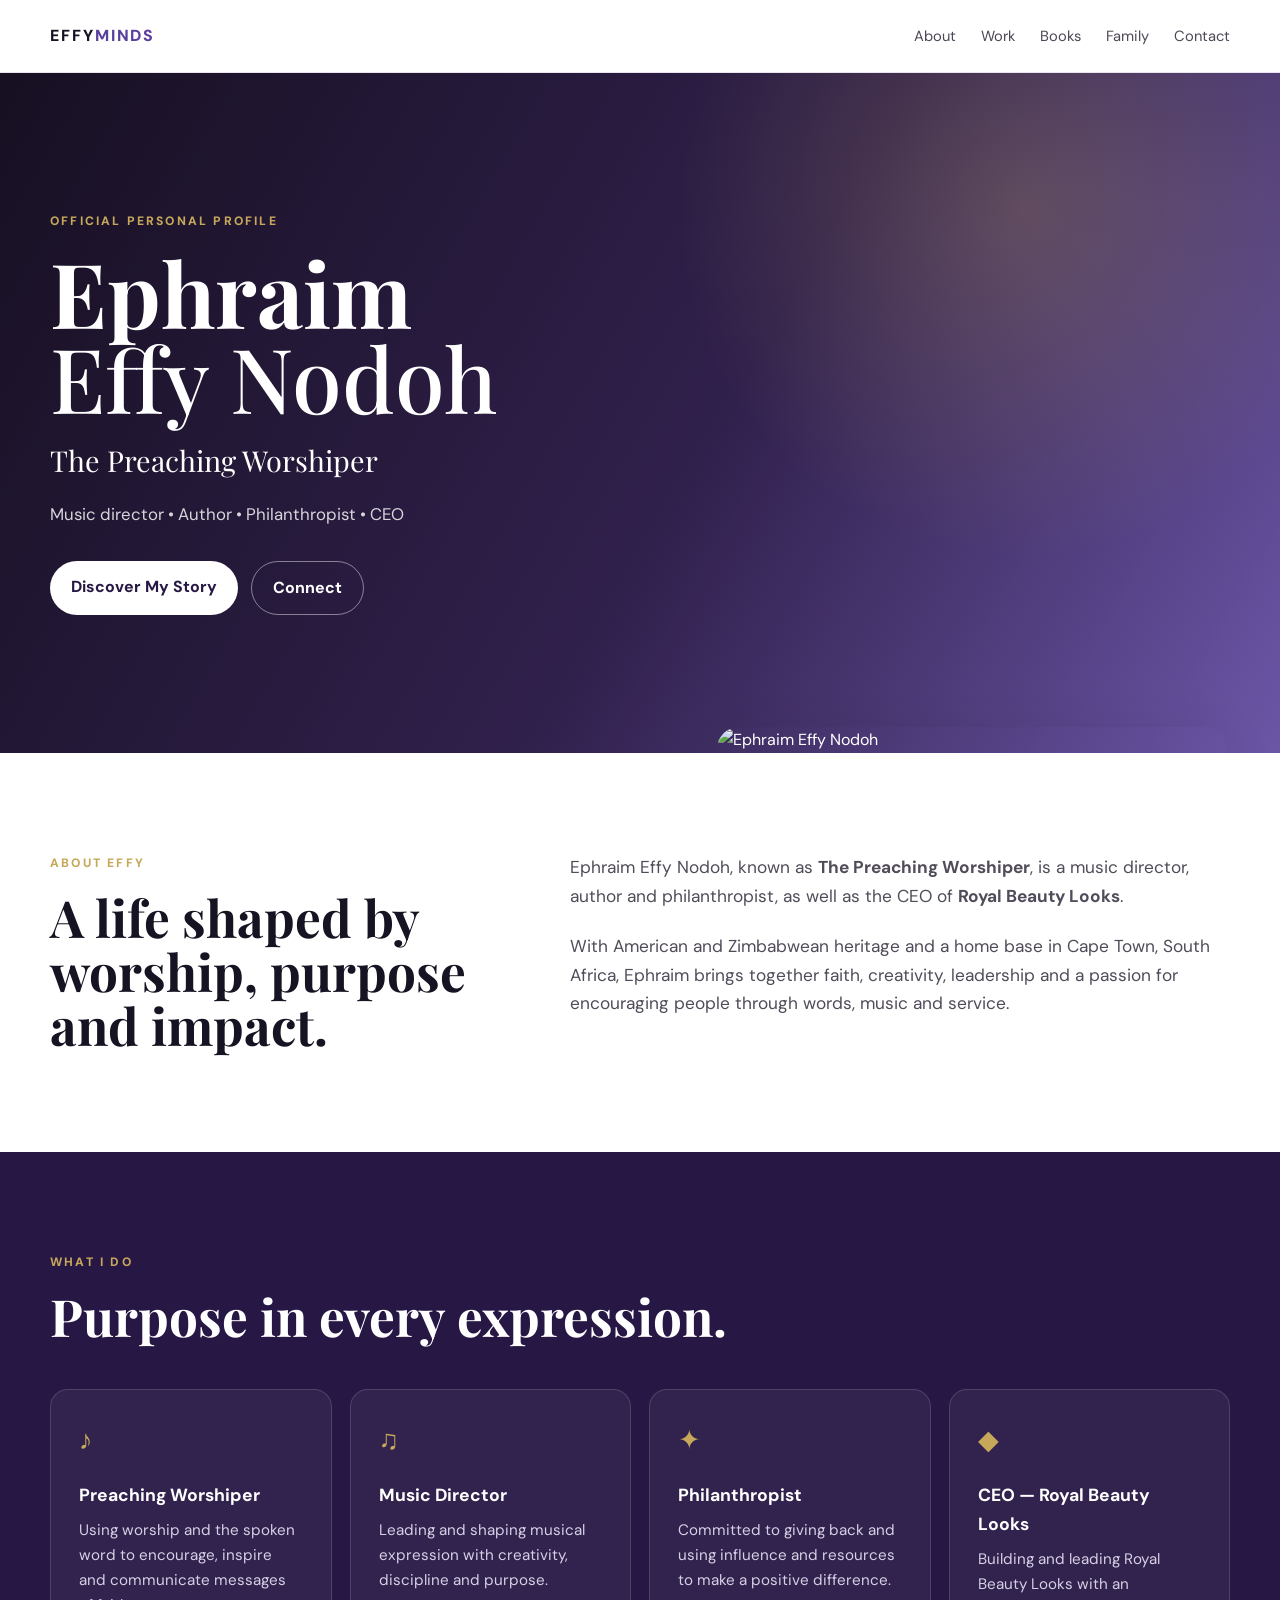
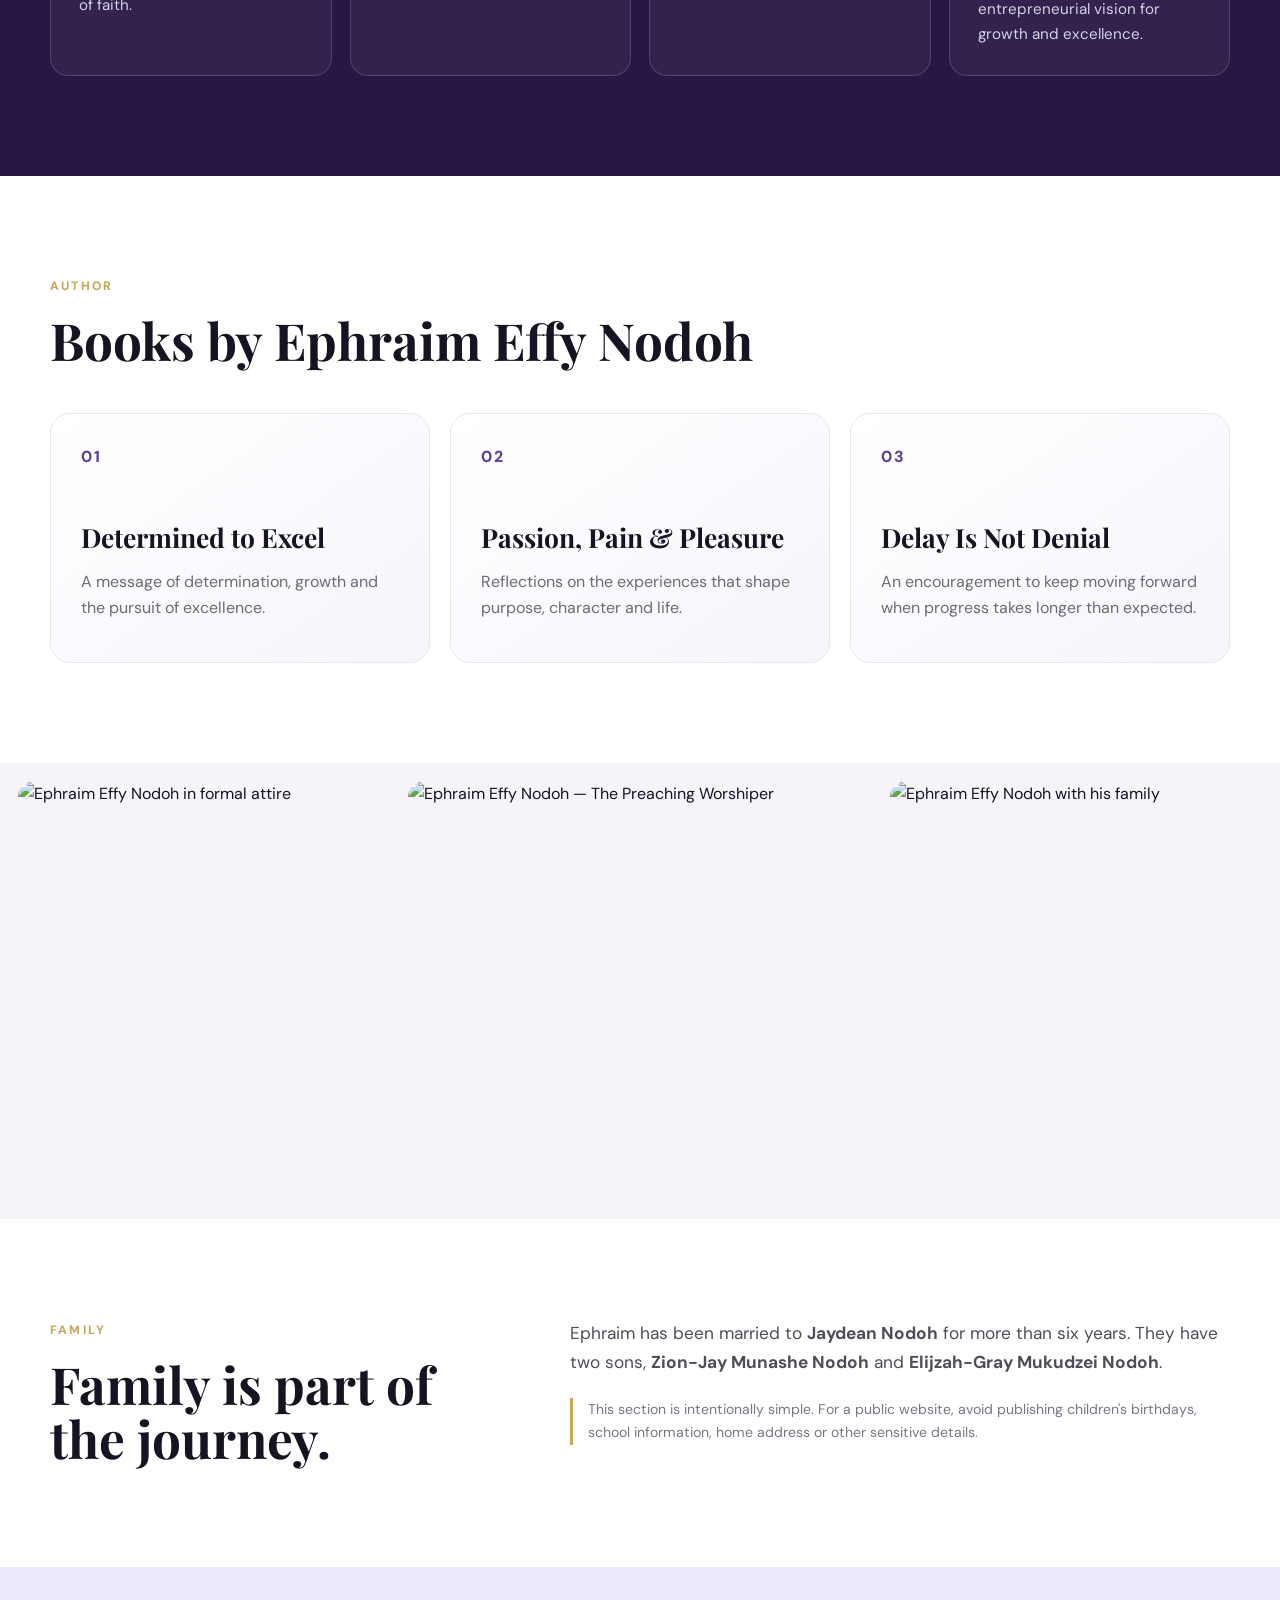
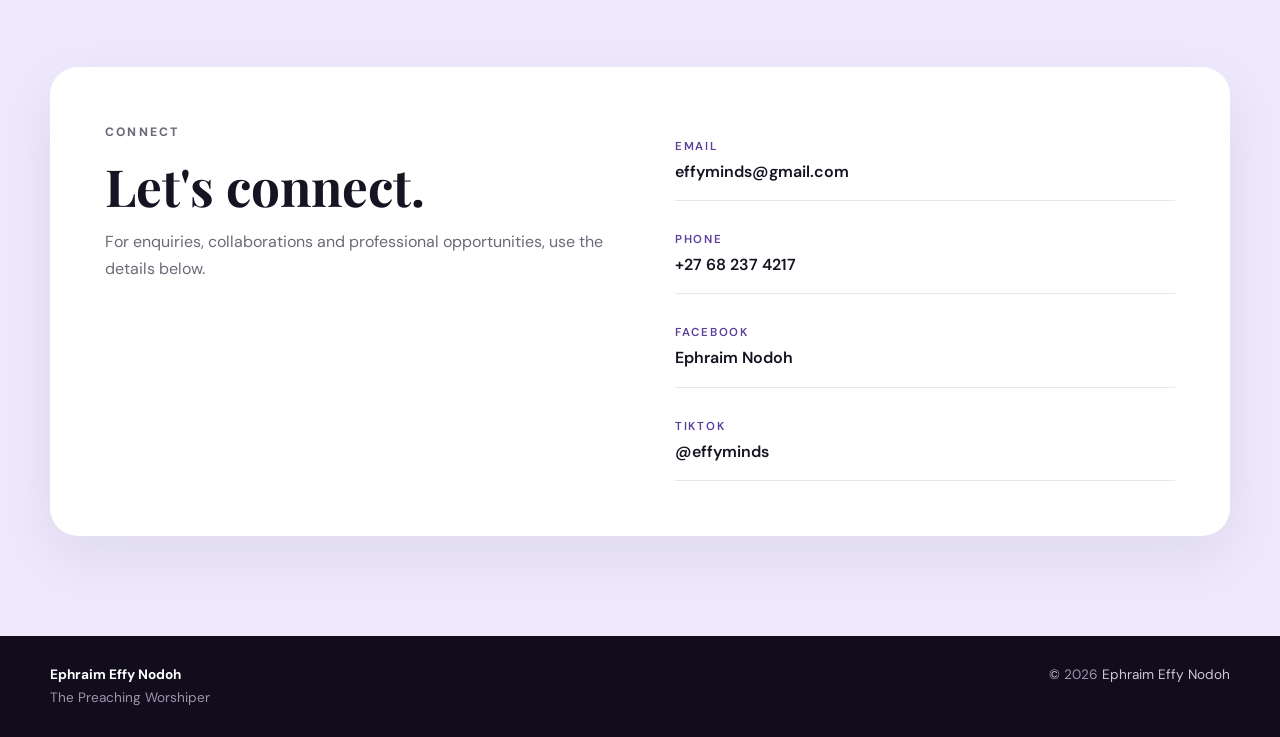
==== index.html @ e044e163 "Add files via upload" ====
<!doctype html>
<html lang="en">
<head>
  <meta charset="utf-8">
  <meta name="viewport" content="width=device-width, initial-scale=1">
  <title>Ephraim Effy Nodoh | The Preaching Worshiper</title>
  <meta name="description" content="Official personal profile of Ephraim Effy Nodoh — The Preaching Worshiper, music director, author, philanthropist and CEO of Royal Beauty Looks.">
  <meta name="keywords" content="Ephraim Effy Nodoh, EffyMinds, The Preaching Worshiper, Royal Beauty Looks, author, music director">
  <meta name="author" content="Ephraim Effy Nodoh">
  <meta property="og:title" content="Ephraim Effy Nodoh | The Preaching Worshiper">
  <meta property="og:description" content="Official personal profile of Ephraim Effy Nodoh.">
  <meta property="og:type" content="profile">
  <meta property="og:image" content="images/ephraim-feature.jpg">
  <meta name="twitter:card" content="summary_large_image">
  <meta name="twitter:title" content="Ephraim Effy Nodoh | The Preaching Worshiper">
  <meta name="twitter:description" content="The Preaching Worshiper • Music Director • Author • Philanthropist • CEO">
  <meta name="twitter:image" content="images/ephraim-feature.jpg">

  <script type="application/ld+json">
  {
    "@context": "https://schema.org",
    "@type": "Person",
    "name": "Ephraim Effy Nodoh",
    "alternateName": "EffyMinds",
    "jobTitle": ["The Preaching Worshiper", "Music Director", "Author", "Philanthropist", "CEO"],
    "description": "Ephraim Effy Nodoh is known as The Preaching Worshiper and works as a music director, author, philanthropist and CEO of Royal Beauty Looks.",
    "email": "mailto:effyminds@gmail.com",
    "telephone": "+27682374217",
    "url": "https://example.com/",
    "sameAs": [
      "https://www.facebook.com/ephraim.nodo",
      "https://www.tiktok.com/@effyminds"
    ],
    "worksFor": {
      "@type": "Organization",
      "name": "Royal Beauty Looks"
    },
    "address": {
      "@type": "PostalAddress",
      "addressLocality": "Cape Town",
      "addressCountry": "ZA"
    }
  }
  </script>

  <link rel="stylesheet" href="styles.css">
</head>
<body>
<header class="site-header">
  <nav class="nav container" aria-label="Main navigation">
    <a class="brand" href="#home">EFFY<span>MINDS</span></a>
    <div class="nav-links">
      <a href="#about">About</a>
      <a href="#work">Work</a>
      <a href="#books">Books</a>
      <a href="#family">Family</a>
      <a href="#contact">Contact</a>
    </div>
  </nav>
</header>

<main id="home">
  <section class="hero">
    <div class="hero-overlay"></div>
    <div class="container hero-grid">
      <div class="hero-copy">
        <p class="eyebrow">OFFICIAL PERSONAL PROFILE</p>
        <h1>Ephraim<br><span>Effy Nodoh</span></h1>
        <p class="tagline">The Preaching Worshiper</p>
        <p class="intro">
          Music director • Author • Philanthropist • CEO
        </p>
        <div class="hero-actions">
          <a class="button primary" href="#about">Discover My Story</a>
          <a class="button ghost" href="#contact">Connect</a>
        </div>
      </div>
      <div class="hero-photo">
        <img src="images/ephraim-feature.jpg" alt="Ephraim Effy Nodoh" loading="eager">
      </div>
    </div>
  </section>

  <section id="about" class="section">
    <div class="container two-col">
      <div>
        <p class="eyebrow">ABOUT EFFY</p>
        <h2>A life shaped by worship, purpose and impact.</h2>
      </div>
      <div class="prose">
        <p>
          Ephraim Effy Nodoh, known as <strong>The Preaching Worshiper</strong>,
          is a music director, author and philanthropist, as well as the CEO of
          <strong>Royal Beauty Looks</strong>.
        </p>
        <p>
          With American and Zimbabwean heritage and a home base in Cape Town,
          South Africa, Ephraim brings together faith, creativity, leadership
          and a passion for encouraging people through words, music and service.
        </p>
      </div>
    </div>
  </section>

  <section id="work" class="section section-dark">
    <div class="container">
      <p class="eyebrow">WHAT I DO</p>
      <h2>Purpose in every expression.</h2>
      <div class="cards">
        <article class="card">
          <div class="icon">♪</div>
          <h3>Preaching Worshiper</h3>
          <p>Using worship and the spoken word to encourage, inspire and communicate messages of faith.</p>
        </article>
        <article class="card">
          <div class="icon">♫</div>
          <h3>Music Director</h3>
          <p>Leading and shaping musical expression with creativity, discipline and purpose.</p>
        </article>
        <article class="card">
          <div class="icon">✦</div>
          <h3>Philanthropist</h3>
          <p>Committed to giving back and using influence and resources to make a positive difference.</p>
        </article>
        <article class="card">
          <div class="icon">◆</div>
          <h3>CEO — Royal Beauty Looks</h3>
          <p>Building and leading Royal Beauty Looks with an entrepreneurial vision for growth and excellence.</p>
        </article>
      </div>
    </div>
  </section>

  <section id="books" class="section">
    <div class="container">
      <p class="eyebrow">AUTHOR</p>
      <h2>Books by Ephraim Effy Nodoh</h2>
      <div class="books">
        <article class="book">
          <span class="book-number">01</span>
          <h3>Determined to Excel</h3>
          <p>A message of determination, growth and the pursuit of excellence.</p>
        </article>
        <article class="book">
          <span class="book-number">02</span>
          <h3>Passion, Pain &amp; Pleasure</h3>
          <p>Reflections on the experiences that shape purpose, character and life.</p>
        </article>
        <article class="book">
          <span class="book-number">03</span>
          <h3>Delay Is Not Denial</h3>
          <p>An encouragement to keep moving forward when progress takes longer than expected.</p>
        </article>
      </div>
    </div>
  </section>

  <section class="gallery-section">
    <div class="gallery">
      <img src="images/ephraim-formal.jpg" alt="Ephraim Effy Nodoh in formal attire" loading="lazy">
      <img src="images/ephraim-feature.jpg" alt="Ephraim Effy Nodoh — The Preaching Worshiper" loading="lazy">
      <img src="images/ephraim-family.jpg" alt="Ephraim Effy Nodoh with his family" loading="lazy">
    </div>
  </section>

  <section id="family" class="section">
    <div class="container two-col family-layout">
      <div>
        <p class="eyebrow">FAMILY</p>
        <h2>Family is part of the journey.</h2>
      </div>
      <div class="prose">
        <p>
          Ephraim has been married to <strong>Jaydean Nodoh</strong> for more than six years.
          They have two sons, <strong>Zion-Jay Munashe Nodoh</strong> and
          <strong>Elijzah-Gray Mukudzei Nodoh</strong>.
        </p>
        <p class="privacy-note">
          This section is intentionally simple. For a public website, avoid publishing
          children's birthdays, school information, home address or other sensitive details.
        </p>
      </div>
    </div>
  </section>

  <section id="contact" class="section contact-section">
    <div class="container contact-card">
      <div>
        <p class="eyebrow">CONNECT</p>
        <h2>Let's connect.</h2>
        <p>For enquiries, collaborations and professional opportunities, use the details below.</p>
      </div>
      <div class="contact-details">
        <a href="mailto:effyminds@gmail.com"><span>Email</span>effyminds@gmail.com</a>
        <a href="tel:+27682374217"><span>Phone</span>+27 68 237 4217</a>
        <a href="https://www.facebook.com/ephraim.nodo" target="_blank" rel="noopener noreferrer"><span>Facebook</span>Ephraim Nodoh</a>
        <a href="https://www.tiktok.com/@effyminds" target="_blank" rel="noopener noreferrer"><span>TikTok</span>@effyminds</a>
      </div>
    </div>
  </section>
</main>

<footer class="footer">
  <div class="container footer-inner">
    <div><strong>Ephraim Effy Nodoh</strong><br><span>The Preaching Worshiper</span></div>
    <div>© <span id="year"></span> Ephraim Effy Nodoh</div>
  </div>
</footer>

<script>
  document.getElementById("year").textContent = new Date().getFullYear();
</script>
</body>
</html>
---- styles.css ----
@import url('https://fonts.googleapis.com/css2?family=DM+Sans:wght@400;500;600;700&family=Playfair+Display:wght@500;600;700&display=swap');

:root{
  --ink:#161322;
  --muted:#6e6977;
  --purple:#5a3f9c;
  --purple-dark:#261744;
  --lavender:#eee9fb;
  --gold:#c7a85a;
  --white:#fff;
  --line:#e9e5ef;
  --max:1180px;
}
*{box-sizing:border-box}
html{scroll-behavior:smooth}
body{margin:0;font-family:"DM Sans",Arial,sans-serif;color:var(--ink);background:#fff;line-height:1.65}
a{color:inherit}
.container{width:min(var(--max),calc(100% - 40px));margin:auto}
.site-header{position:sticky;top:0;z-index:20;background:rgba(255,255,255,.94);backdrop-filter:blur(12px);border-bottom:1px solid var(--line)}
.nav{height:72px;display:flex;align-items:center;justify-content:space-between}
.brand{font-weight:800;letter-spacing:.12em;text-decoration:none}
.brand span{color:var(--purple)}
.nav-links{display:flex;gap:25px}
.nav-links a{text-decoration:none;font-size:.92rem;color:#4d4757}
.nav-links a:hover{color:var(--purple)}
.hero{position:relative;overflow:hidden;background:linear-gradient(120deg,#171022 0%,#30204c 55%,#6b56a7 100%);color:#fff}
.hero-overlay{position:absolute;inset:0;background:radial-gradient(circle at 80% 20%,rgba(199,168,90,.25),transparent 30%)}
.hero-grid{position:relative;min-height:680px;display:grid;grid-template-columns:1fr .85fr;align-items:center;gap:55px}
.hero-copy{padding:80px 0}
.eyebrow{font-size:.76rem;font-weight:800;letter-spacing:.18em;color:var(--gold);margin:0 0 18px}
.hero h1{font-family:"Playfair Display",serif;font-size:clamp(3.2rem,7vw,6.2rem);line-height:.95;margin:0 0 18px}
.hero h1 span{font-weight:500}
.tagline{font-family:"Playfair Display",serif;font-size:1.8rem;margin:0 0 8px}
.intro{opacity:.82;font-size:1.05rem}
.hero-actions{display:flex;gap:13px;margin-top:32px;flex-wrap:wrap}
.button{display:inline-block;padding:13px 21px;border-radius:999px;text-decoration:none;font-weight:700}
.primary{background:#fff;color:var(--purple-dark)}
.ghost{border:1px solid rgba(255,255,255,.45);color:#fff}
.hero-photo{align-self:stretch;display:flex;align-items:flex-end;justify-content:center}
.hero-photo img{width:min(510px,100%);max-height:650px;object-fit:cover;object-position:center top;filter:saturate(.9);border-radius:22px 22px 0 0;box-shadow:0 30px 70px rgba(0,0,0,.28)}
.section{padding:100px 0}
.two-col{display:grid;grid-template-columns:.8fr 1.2fr;gap:80px;align-items:start}
h2{font-family:"Playfair Display",serif;font-size:clamp(2.2rem,4vw,3.8rem);line-height:1.05;margin:0}
.prose{font-size:1.08rem;color:#514c59}
.prose p{margin-top:0;margin-bottom:22px}
.section-dark{background:var(--purple-dark);color:#fff}
.section-dark h2{margin-bottom:45px}
.cards{display:grid;grid-template-columns:repeat(4,1fr);gap:18px}
.card{padding:28px;border:1px solid rgba(255,255,255,.14);background:rgba(255,255,255,.055);border-radius:18px}
.card .icon{font-size:1.7rem;color:var(--gold)}
.card h3{font-size:1.1rem;margin:18px 0 8px}
.card p{color:#d7d0e5;margin:0;font-size:.95rem}
.books{display:grid;grid-template-columns:repeat(3,1fr);gap:20px;margin-top:45px}
.book{min-height:250px;padding:30px;border:1px solid var(--line);border-radius:20px;background:linear-gradient(145deg,#fff,#f7f4fc)}
.book-number{font-weight:800;color:var(--purple);letter-spacing:.15em}
.book h3{font-family:"Playfair Display",serif;font-size:1.65rem;margin:45px 0 10px}
.book p{color:var(--muted);margin:0}
.gallery-section{background:#f6f3f9;padding:18px}
.gallery{display:grid;grid-template-columns:1fr 1.25fr 1fr;gap:18px;max-width:1400px;margin:auto}
.gallery img{width:100%;height:420px;object-fit:cover;border-radius:16px}
.gallery img:nth-child(2){object-position:center top}
.family-layout{align-items:center}
.privacy-note{font-size:.88rem;color:#7b7483;border-left:3px solid var(--gold);padding-left:15px}
.contact-section{background:var(--lavender)}
.contact-card{display:grid;grid-template-columns:1fr 1fr;gap:70px;background:#fff;border-radius:28px;padding:55px;box-shadow:0 20px 60px rgba(41,24,75,.08)}
.contact-card p{color:var(--muted)}
.contact-details{display:grid;gap:14px}
.contact-details a{padding:15px 0;border-bottom:1px solid var(--line);text-decoration:none;font-weight:600}
.contact-details span{display:block;font-size:.72rem;text-transform:uppercase;letter-spacing:.15em;color:var(--purple);margin-bottom:3px}
.footer{background:#120d1c;color:#cfc7da;padding:28px 0}
.footer-inner{display:flex;justify-content:space-between;gap:20px;font-size:.85rem}
.footer strong{color:#fff}
.footer span{color:#9e94ad}
@media(max-width:900px){
  .nav-links{display:none}
  .hero-grid,.two-col,.contact-card{grid-template-columns:1fr}
  .hero-grid{min-height:auto}
  .hero-copy{padding:85px 0 35px}
  .hero-photo{padding-top:10px}
  .hero-photo img{max-height:520px}
  .cards{grid-template-columns:1fr 1fr}
  .books{grid-template-columns:1fr}
  .gallery{grid-template-columns:1fr}
  .gallery img{height:360px}
}
@media(max-width:560px){
  .container{width:min(var(--max),calc(100% - 28px))}
  .section{padding:70px 0}
  .cards{grid-template-columns:1fr}
  .contact-card{padding:30px}
  .footer-inner{flex-direction:column}
}
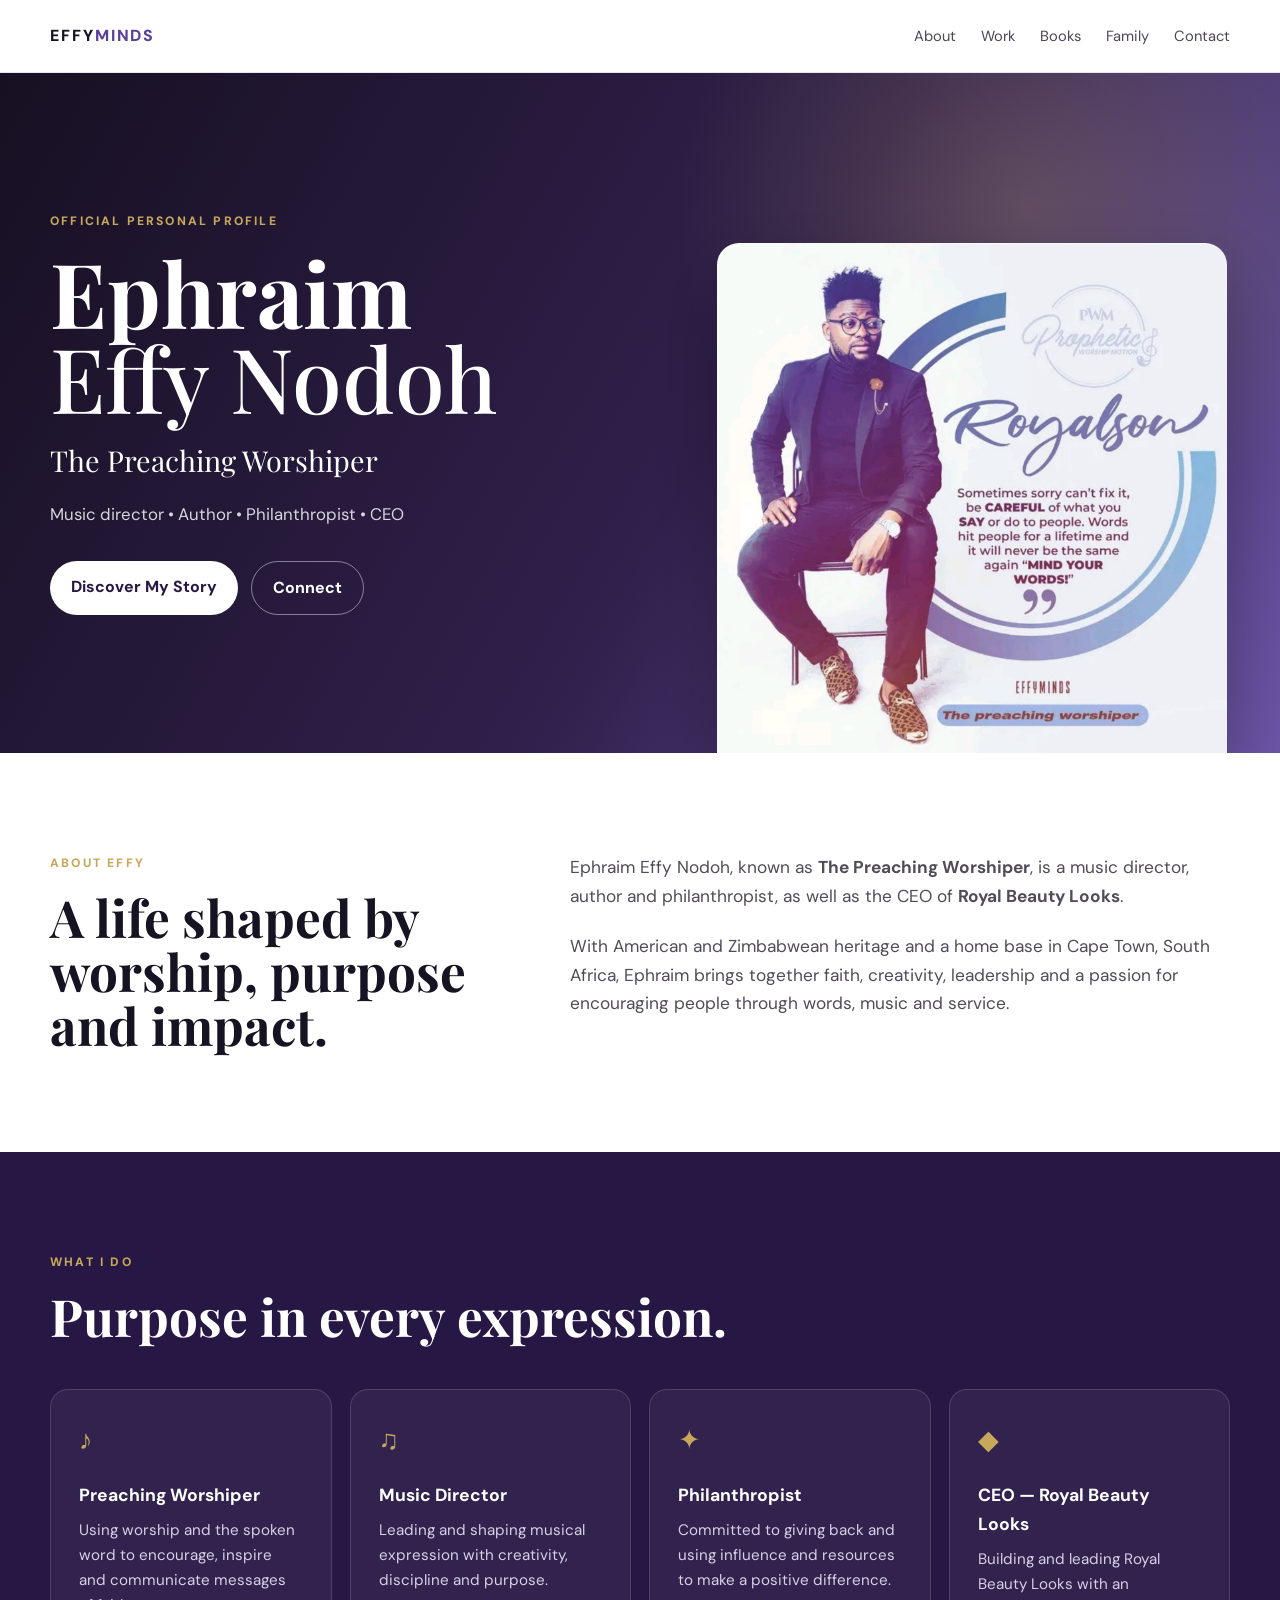
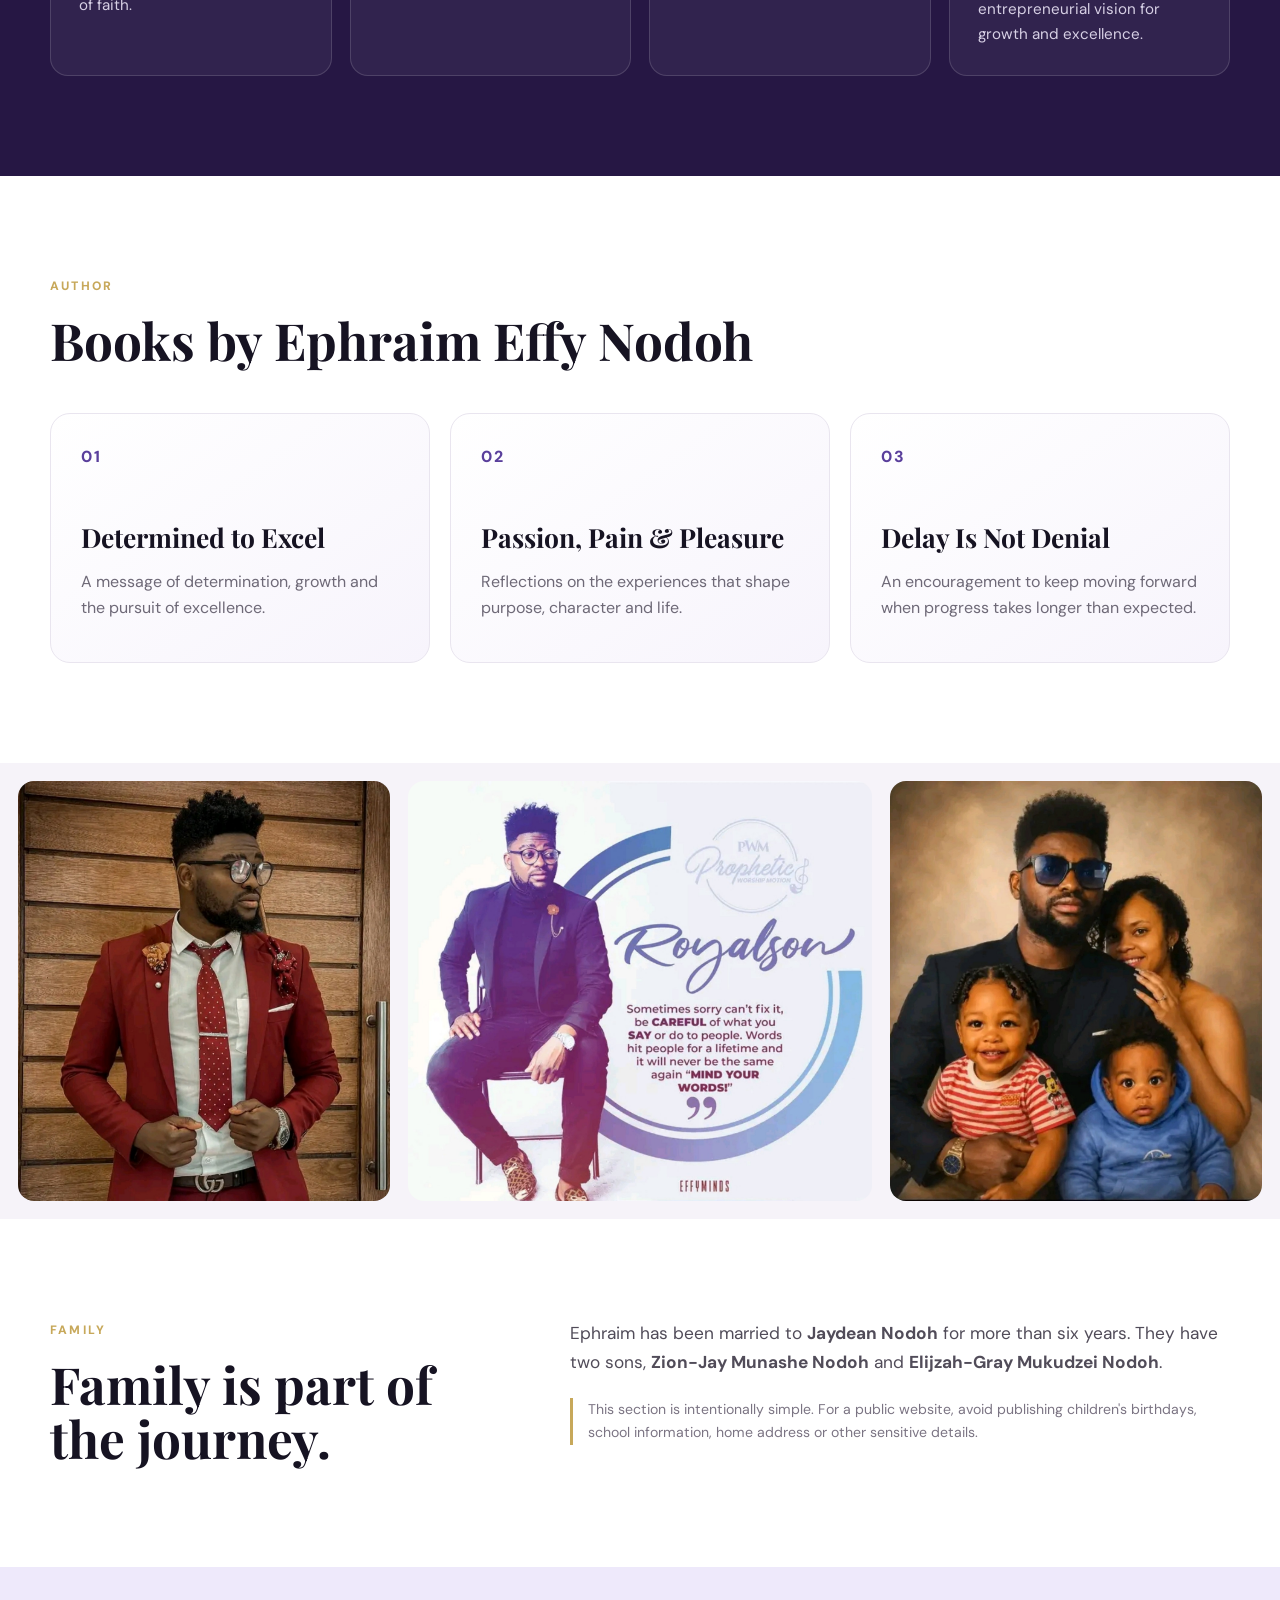
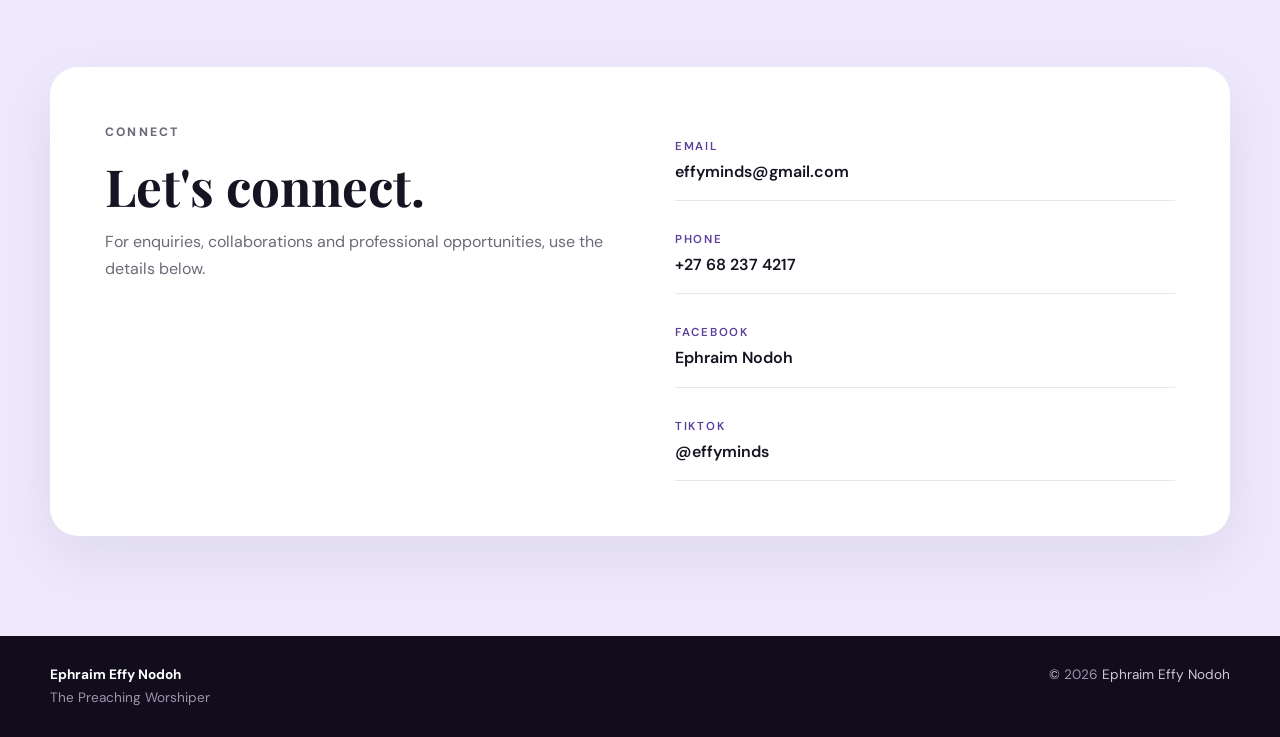
==== commit bec93be4: "Update index.html" ====
--- a/index.html
+++ b/index.html
@@ -26,7 +26,7 @@
     "description": "Ephraim Effy Nodoh is known as The Preaching Worshiper and works as a music director, author, philanthropist and CEO of Royal Beauty Looks.",
     "email": "mailto:effyminds@gmail.com",
     "telephone": "+27682374217",
-    "url": "https://example.com/",
+    "url": "https://jaydeanfredericks.github.io/Ephraim-Effy-Nodoh-/"
     "sameAs": [
       "https://www.facebook.com/ephraim.nodo",
       "https://www.tiktok.com/@effyminds"
